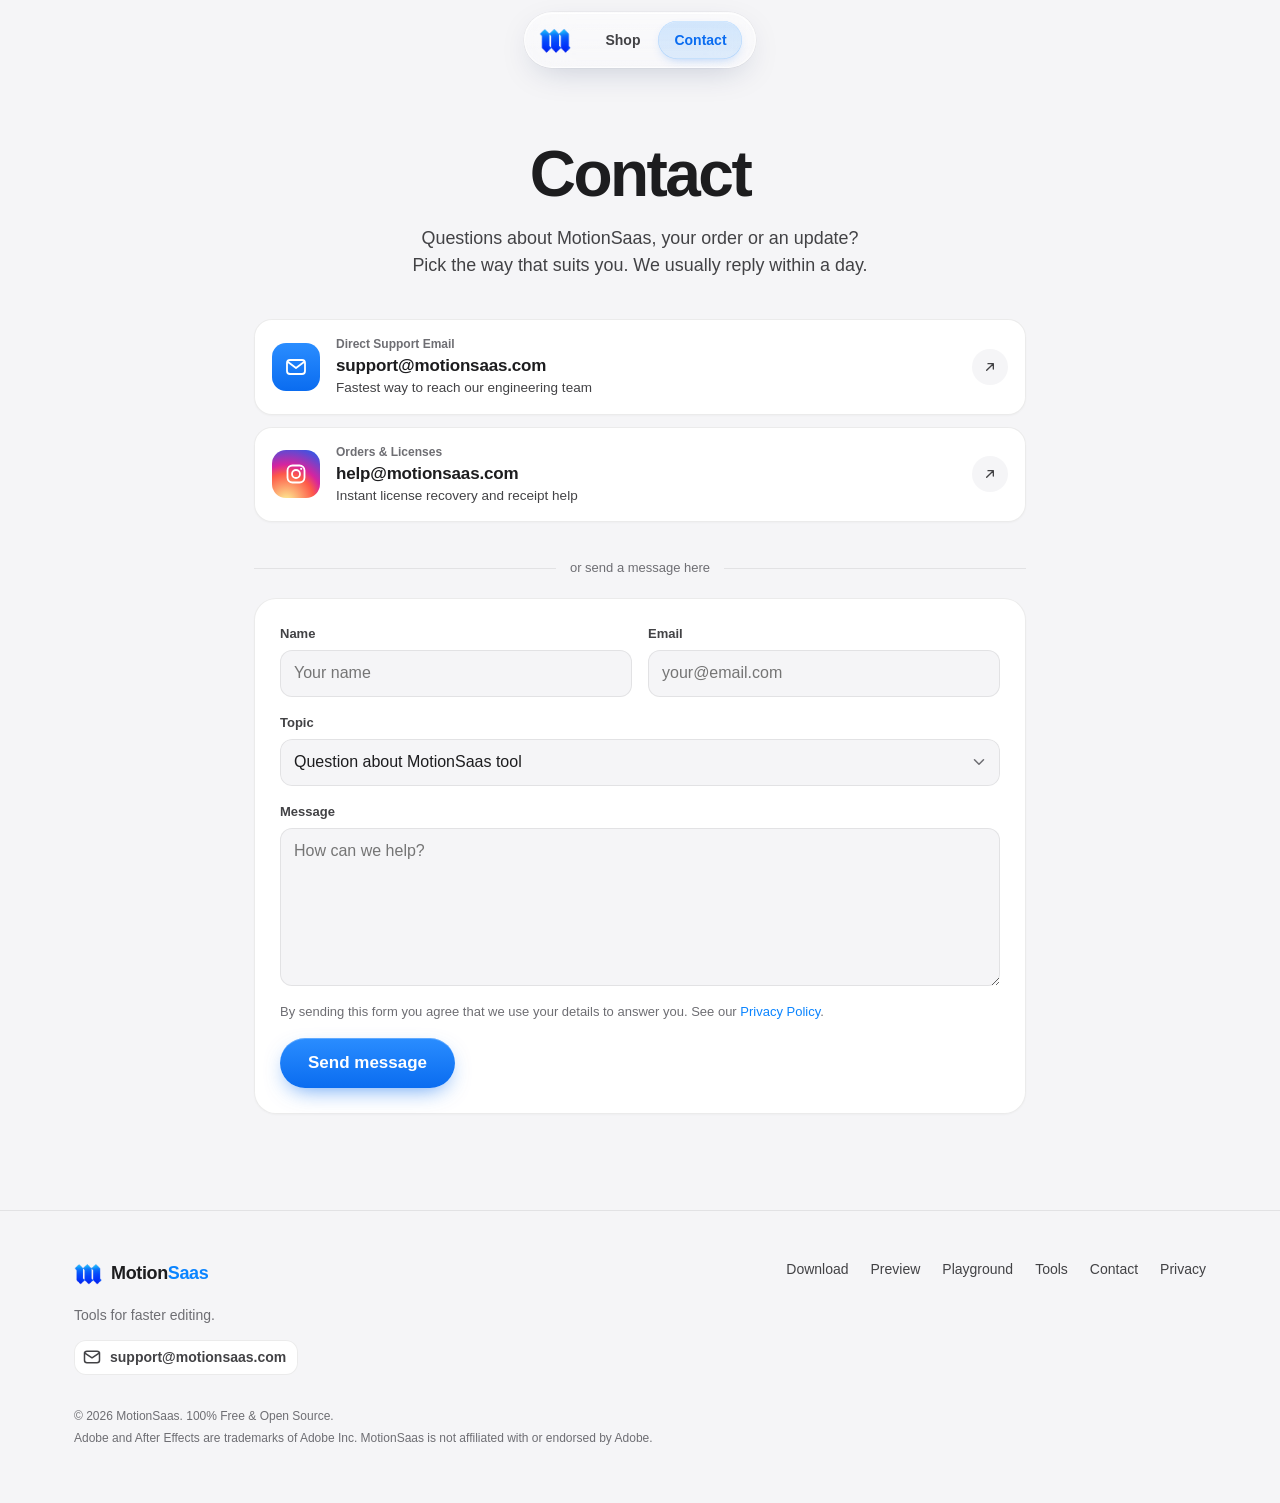
==== contact/index.html @ 640b7249 "MotionSaas website at hellomotionsaas-coder.github.io Moved from hellomotionsaas-coder/MotionSaas (s" ====
<!doctype html>
<html lang="en" class="no-js">
<head>
  <meta charset="utf-8">
  <script>document.documentElement.classList.remove('no-js')</script>
  <meta name="viewport" content="width=device-width, initial-scale=1, viewport-fit=cover">
  <title>Contact — MotionSaas | Motion Saas</title>
  <meta name="description" content="Questions about MotionSaas, your order or an update? Reach us by email, on social or with the contact form.">
  <meta name="theme-color" content="#f5f5f7">
  <link rel="icon" href="../images/favicon.png" type="image/png" sizes="64x64">
  <link rel="icon" href="../images/favicon-32.png" type="image/png" sizes="32x32">
  <link rel="apple-touch-icon" href="../images/apple-touch-icon.png">
  <meta property="og:type" content="website">
  <meta property="og:site_name" content="MotionSaas">
  <meta property="og:title" content="Contact — MotionSaas | Motion Saas">
  <meta property="og:description" content="Reach MotionSaas support by email or with the contact form.">
  <meta property="og:image" content="images/panel-hero.jpg">
  <link rel="stylesheet" href="../css/site.css">
  <link rel="stylesheet" href="../css/contact.css">
  <link rel="stylesheet" href="../css/offer.css">
  <script src="../js/products.js" defer></script>
  <script src="../js/site.js" defer></script>
    <script src="../js/offer.js" defer></script>
</head>
<body>
<header class="nav" id="top">
  <div class="nav__pill">
    <a href="../" class="brand" aria-label="MotionSaas">
      <img class="brand__logo" src="../images/logo.png" width="32" height="32" alt="MotionSaas">
    </a>
    <nav class="nav__links" aria-label="Main">
      <a href="../">Shop</a>
      <a href="../contact.html" class="is-on" aria-current="page">Contact</a>
    </nav>
  </div>
</header>

<main class="contact">
  <section class="contact__head">
    <div class="container">
      <h1>Contact</h1>
      <p>Questions about MotionSaas, your order or an update? Pick the way that suits you. We usually reply within a day.</p>
    </div>
  </section>

  <section class="container container--narrow">
    <div class="channels">
      <a class="channel" href="mailto:support@motionsaas.com">
        <span class="channel__ic channel__ic--mail"><svg viewBox="0 0 24 24" aria-hidden="true"><rect x="3" y="5" width="18" height="14" rx="3"/><path d="m4 7 8 6 8-6"/></svg></span>
        <span class="channel__txt">
          <span class="channel__label">Direct Support Email</span>
          <strong>support@motionsaas.com</strong>
          <span class="channel__hint">Fastest way to reach our engineering team</span>
        </span>
        <span class="channel__go" aria-hidden="true"><svg viewBox="0 0 24 24"><path d="M7 17 17 7M9 7h8v8"/></svg></span>
      </a>

      <a class="channel" href="mailto:help@motionsaas.com">
        <span class="channel__ic channel__ic--ig"><svg viewBox="0 0 24 24" aria-hidden="true"><rect x="3.5" y="3.5" width="17" height="17" rx="5"/><circle cx="12" cy="12" r="4"/><circle cx="17.2" cy="6.8" r="1.1" class="dot"/></svg></span>
        <span class="channel__txt">
          <span class="channel__label">Orders &amp; Licenses</span>
          <strong>help@motionsaas.com</strong>
          <span class="channel__hint">Instant license recovery and receipt help</span>
        </span>
        <span class="channel__go" aria-hidden="true"><svg viewBox="0 0 24 24"><path d="M7 17 17 7M9 7h8v8"/></svg></span>
      </a>
    </div>

    <p class="contact__or"><span>or send a message here</span></p>

    <form action="thanks.html" class="cbox" method="GET" name="contact">
      <div class="cbox__row">
        <label class="cf"><span>Name</span><input type="text" name="name" autocomplete="name" required maxlength="80" placeholder="Your name"></label>
        <label class="cf"><span>Email</span><input type="email" name="email" autocomplete="email" required maxlength="120" placeholder="your@email.com"></label>
      </div>
      <label class="cf"><span>Topic</span>
        <select name="topic">
          <option>Question about MotionSaas tool</option>
          <option>My order / download</option>
          <option>Updates &amp; Compatibility</option>
          <option>Feature request</option>
          <option>Something else</option>
        </select>
      </label>
      <label class="cf"><span>Message</span><textarea name="message" rows="6" required maxlength="4000" placeholder="How can we help?"></textarea></label>
      <p class="cbox__note">By sending this form you agree that we use your details to answer you. See our <a href="privacy.html">Privacy Policy</a>.</p>
      <button type="submit" class="btn btn--primary btn--lg">Send message</button>
    </form>
  </section>
</main>

<footer class="footer">
  <div class="container footer__inner">
    <div>
      <a href="../" class="brand brand--sm" aria-label="MotionSaas home">
        <img class="brand__logo" src="../images/logo.png" width="30" height="30" alt="MotionSaas Logo">
        <span class="brand__name">Motion<span class="accent">Saas</span></span>
      </a>
      <p class="footer__small">Tools for faster editing.</p>
      <a class="social" href="mailto:support@motionsaas.com" aria-label="Email MotionSaas support">
        <svg viewBox="0 0 24 24" aria-hidden="true"><rect x="3" y="5" width="18" height="14" rx="3"></rect><polyline points="3 7 12 13 21 7"></polyline></svg>
        <span>support@motionsaas.com</span>
      </a>
    </div>
    <nav class="footer__links" aria-label="Footer">
      <a href="../MotionSaaS.zip" download>Download</a>
      <a href="../#demo">Preview</a>
      <a href="../#try">Playground</a>
      <a href="../#modes">Tools</a>
      <a href="../contact.html">Contact</a>
      <a href="privacy.html">Privacy</a>
    </nav>
  </div>
  <div class="container footer__legal">
    <p>© <span data-year="">2026</span> MotionSaas. 100% Free &amp; Open Source.</p>
    <p>Adobe and After Effects are trademarks of Adobe Inc. MotionSaas is not affiliated with or endorsed by Adobe.</p>
  </div>
</footer>
</body>
</html>
---- css/site.css ----
/* MotionSaas — shared styles (all pages) */
:root{
  --bg:#f5f5f7;
  --surface:#ffffff;
  --ink:#1d1d1f;
  --ink-2:#424245;
  --muted:#6e6e73;
  --line:rgba(0,0,0,.08);
  --blue:#0a84ff;
  --blue-2:#0a6cf0;
  --indigo:#5e5ce6;
  --blue-soft:#e8f2ff;
  --green:#1f9d3a;
  --radius:22px;
  --radius-sm:14px;
  --shadow:0 1px 2px rgba(0,0,0,.04),0 12px 40px -12px rgba(16,40,90,.18);
  --shadow-lg:0 2px 4px rgba(0,0,0,.04),0 30px 80px -24px rgba(16,40,90,.28);
  --font:-apple-system,BlinkMacSystemFont,"SF Pro Display","SF Pro Text","Segoe UI Variable","Segoe UI",Inter,Roboto,"Helvetica Neue",Arial,sans-serif;
  --nav-h:64px;
  --lime:linear-gradient(135deg,#c9ff5c 0%,#9cf03f 45%,#6fdc2c 100%);
  --lime-ink:#0d0f05;
  --lime-glow:inset 0 1px 0 rgba(255,255,255,.55),0 6px 16px -6px rgba(60,170,20,.6);
  --grad-blue:linear-gradient(135deg,#2997ff 0%,#0a6cf0 45%,#5e5ce6 100%);
  --grad-text:linear-gradient(100deg,#0a84ff 0%,#3b6dff 50%,#7a5cff 100%);
}
*{box-sizing:border-box}
html{scroll-behavior:smooth;-webkit-text-size-adjust:100%}
body{margin:0;background:var(--bg);color:var(--ink);font-family:var(--font);font-size:17px;line-height:1.5;-webkit-font-smoothing:antialiased;-moz-osx-font-smoothing:grayscale;overflow-x:hidden}
img,video{display:block;max-width:100%;height:auto}
a{color:inherit;text-decoration:none}
button{font-family:inherit}
h1,h2,h3{margin:0;letter-spacing:-.025em;line-height:1.08;font-weight:700}
p{margin:0}
s{color:var(--muted)}
[hidden]{display:none !important}
.sr-only{position:absolute;width:1px;height:1px;overflow:hidden;clip:rect(0 0 0 0);white-space:nowrap}
:focus-visible{outline:3px solid rgba(10,132,255,.5);outline-offset:3px;border-radius:8px}
.container{width:100%;max-width:1180px;margin:0 auto;padding:0 24px}
.container--narrow{max-width:820px}
.accent{color:var(--blue)}
.grad{background:var(--grad-text);-webkit-background-clip:text;background-clip:text;color:transparent}

/* Announcement */
.announce{background:#0b0b0d;color:#fff;font-size:14px}
.announce__inner{max-width:1180px;margin:0 auto;padding:9px 16px;display:flex;gap:10px;align-items:center;justify-content:center;flex-wrap:wrap;text-align:center}
.announce__tag{background:var(--grad-blue);padding:2px 9px;border-radius:999px;font-weight:700;font-size:12px;letter-spacing:.04em}
.announce__text{color:#d2d2d7}
.announce__text a{color:#fff;text-decoration:underline;text-underline-offset:2px}
.announce__timer{font-variant-numeric:tabular-nums;font-weight:600}

/* Nav: floating see-through glass capsule */
.nav{position:sticky;top:0;z-index:50;padding:12px 16px 0;pointer-events:none}
.nav__pill{pointer-events:auto;position:relative;width:max-content;max-width:100%;margin:0 auto;height:56px;display:flex;align-items:center;gap:10px;padding:0 8px 0 10px;border-radius:999px;
  background:linear-gradient(180deg,rgba(255,255,255,.5),rgba(255,255,255,.28));-webkit-backdrop-filter:blur(22px) saturate(180%);backdrop-filter:blur(22px) saturate(180%);
  border:1px solid rgba(255,255,255,.6);box-shadow:inset 0 1px 0 rgba(255,255,255,.85),inset 0 -1px 0 rgba(255,255,255,.2),0 0 0 .5px rgba(0,0,0,.06),0 10px 34px -12px rgba(16,40,90,.25);
  transition:box-shadow .3s ease,background .3s ease}
.nav.is-scrolled .nav__pill{background:linear-gradient(180deg,rgba(255,255,255,.62),rgba(255,255,255,.4));box-shadow:inset 0 1px 0 rgba(255,255,255,.9),inset 0 -1px 0 rgba(255,255,255,.2),0 0 0 .5px rgba(0,0,0,.07),0 16px 40px -14px rgba(16,40,90,.32)}
.nav .brand{width:40px;height:40px;display:inline-flex;align-items:center;justify-content:center;border-radius:50%;transition:transform .3s cubic-bezier(.34,1.56,.64,1)}
.nav .brand:hover{transform:scale(1.06)}
.nav .brand__logo{width:32px;height:32px;border-radius:8px;object-fit:contain;display:block}
.nav .brand__name{display:none !important}
.nav.nav--dark .nav .brand__name{display:none !important}
.nav__links{position:relative;display:flex;align-items:center;gap:2px;padding:4px;border-radius:999px}
.nav__links a{position:relative;z-index:1;font-size:14px;font-weight:600;line-height:1;color:var(--ink-2);padding:11px 16px;border-radius:999px;transition:color .3s ease;text-decoration:none;display:inline-flex;align-items:center}
.nav__links a:hover{color:var(--ink)}

/* Active link ALWAYS gets the blue glass capsule by default (never vanishes!) */
.nav__links a.is-on,
.nav__links a[aria-current="page"]{
  color:var(--blue-2, #007aff) !important;
  background:linear-gradient(180deg,rgba(10,132,255,.17),rgba(10,132,255,.11)) !important;
  box-shadow:inset 0 0 0 .5px rgba(10,132,255,.22),inset 0 1px 0 rgba(255,255,255,.55),0 4px 12px -6px rgba(10,108,240,.45) !important;
}

/* When the sliding indicator .nav__ind is positioned and active, it handles the background */
.nav__links.ind-ready a.is-on,
.nav__links.ind-ready a[aria-current="page"]{
  background:transparent !important;
  box-shadow:none !important;
}

.nav__ind{position:absolute;left:0;top:3px;bottom:3px;width:0;border-radius:999px;pointer-events:none;z-index:0;opacity:0;
  background:linear-gradient(180deg,rgba(10,132,255,.17),rgba(10,132,255,.11));box-shadow:inset 0 0 0 .5px rgba(10,132,255,.22),inset 0 1px 0 rgba(255,255,255,.55),0 4px 12px -6px rgba(10,108,240,.45);
  transition:transform .6s cubic-bezier(.34,1.5,.5,1),width .6s cubic-bezier(.34,1.5,.5,1),opacity .2s ease}
.nav__ind.no-anim{transition:none}

/* Dark glass while the bar floats over a dark section */
.nav__links a,.nav .cart-btn{transition:color .3s ease,background .2s}
.nav.nav--dark .nav__pill{background:linear-gradient(180deg,rgba(44,44,48,.55),rgba(28,28,32,.42));border-color:rgba(255,255,255,.12);box-shadow:inset 0 1px 0 rgba(255,255,255,.12),0 0 0 .5px rgba(0,0,0,.4),0 12px 34px -12px rgba(0,0,0,.6)}
.nav.nav--dark .nav__links a{color:#d1d1d6}
.nav.nav--dark .nav__links a:hover{color:#fff}
.nav.nav--dark .nav__links a.is-on,
.nav.nav--dark .nav__links a[aria-current="page"]{
  color:#6cb6ff !important;
  background:linear-gradient(180deg,rgba(10,132,255,.32),rgba(10,132,255,.2)) !important;
  box-shadow:inset 0 0 0 .5px rgba(90,170,255,.35),inset 0 1px 0 rgba(255,255,255,.15) !important;
}
.nav.nav--dark .nav__links.ind-ready a.is-on,
.nav.nav--dark .nav__links.ind-ready a[aria-current="page"]{
  background:transparent !important;
  box-shadow:none !important;
}
.nav.nav--dark .nav__ind{background:linear-gradient(180deg,rgba(10,132,255,.32),rgba(10,132,255,.2));box-shadow:inset 0 0 0 .5px rgba(90,170,255,.35),inset 0 1px 0 rgba(255,255,255,.15)}
.nav.nav--dark .cart-btn{color:#f5f5f7}
.nav.nav--dark .cart-btn:hover{background:rgba(255,255,255,.1)}
.nav__right{display:flex;align-items:center;gap:8px}

/* Brand (footer logo + name) */
.brand{display:inline-flex;align-items:center;gap:9px;font-weight:800;font-size:19px;letter-spacing:-.02em}
.brand__logo{width:30px;height:30px;display:block;object-fit:contain}
.brand--sm{font-size:18px}
.brand--sm .brand__logo{width:28px;height:28px}

/* Round icon buttons (carousel play/pause, …) */
.icon-btn{width:38px;height:38px;border-radius:50%;border:0;background:transparent;display:grid;place-items:center;cursor:pointer;color:var(--ink-2);flex:none;transition:background .2s,color .2s}
.icon-btn:hover{background:rgba(0,0,0,.06);color:var(--ink)}
.icon-btn svg{width:20px;height:20px;fill:none;stroke:currentColor;stroke-width:2;stroke-linecap:round;stroke-linejoin:round}
.icon-btn--sm{width:32px;height:32px}
.icon-btn--sm svg{width:16px;height:16px}
.icon-btn--soft{background:var(--bg);color:var(--ink)}
.icon-btn--soft:hover{background:var(--blue-soft);color:var(--blue-2)}

/* Sections: these set the spacing between every block of the page — keep them */
.section{padding:110px 0}
.section--alt{background:var(--surface)}
.section--tight{padding:72px 0}
.section__head{text-align:center;max-width:760px;margin:0 auto 56px}
.kicker{font-size:14px;font-weight:700;color:var(--blue);letter-spacing:.02em;margin-bottom:12px}
.section h2{font-size:clamp(34px,4.4vw,56px)}
.sub{margin-top:18px;font-size:clamp(17px,1.4vw,20px);color:var(--ink-2)}


/* Buttons */
.btn {
  display: inline-flex;
  align-items: center;
  justify-content: center;
  gap: 8px;
  font-weight: 600;
  border-radius: 999px;
  border: 0;
  cursor: pointer;
  text-decoration: none;
  transition: transform .15s ease, box-shadow .2s ease, background .2s ease;
  white-space: nowrap;
  padding: 12px 22px;
  font-size: 16px;
  line-height: 1.2;
  user-select: none;
  -webkit-user-select: none;
}
.btn--primary {
  background: linear-gradient(180deg, #2a8dff, #0a6cf0) !important;
  color: #ffffff !important;
  box-shadow: 0 1px 0 rgba(255,255,255,.25) inset, 0 8px 22px -8px rgba(10,108,240,.7) !important;
}
.btn--primary:hover {
  transform: translateY(-1px);
  box-shadow: 0 1px 0 rgba(255,255,255,.25) inset, 0 12px 28px -8px rgba(10,108,240,.85) !important;
  color: #ffffff !important;
}
.btn--primary:active {
  transform: none;
}
.btn--dark {
  background: #1d1d1f !important;
  color: #ffffff !important;
}
.btn--dark:hover {
  background: #2c2c2e !important;
}
.btn--ghost {
  background: var(--surface, #ffffff) !important;
  color: var(--ink, #1d1d1f) !important;
  box-shadow: inset 0 0 0 1px var(--line, rgba(0,0,0,.15)) !important;
}
.btn--ghost:hover {
  box-shadow: inset 0 0 0 1px rgba(0,0,0,.28) !important;
  transform: translateY(-1px);
}
.btn--xs { padding: 7px 14px; font-size: 13px; }
.btn--sm { padding: 9px 18px; font-size: 14px; }
.btn--lg { padding: 15px 28px; font-size: 17px; font-weight: 700; }
.btn--block { display: flex; width: 100%; }
.btn svg {
  width: 20px;
  height: 20px;
  fill: none;
  stroke: currentColor;
  stroke-width: 2.2;
  stroke-linecap: round;
  stroke-linejoin: round;
  flex-shrink: 0;
}

/* Hide cart & Payhip completely */
.cart, .cart-overlay {
  display: none !important;
  opacity: 0 !important;
  visibility: hidden !important;
  pointer-events: none !important;
}

/* Footer */
.footer{padding:48px 0 56px;border-top:1px solid var(--line);background:var(--bg)}
.footer__inner{display:flex;justify-content:space-between;align-items:flex-start;gap:24px;flex-wrap:wrap}
.footer__small{font-size:14px;color:var(--muted);margin-top:10px}
.footer__links{display:flex;gap:22px;font-size:14px;color:var(--ink-2);flex-wrap:wrap;align-items:center}
.footer__links a, .footer__links button{font-family:inherit;font-size:14px;color:var(--ink-2);background:transparent;border:0;padding:0;cursor:pointer;transition:color .2s}
.footer__links a:hover, .footer__links button:hover{color:var(--ink)}
.footer__legal{margin-top:32px;font-size:12px;color:var(--muted);display:grid;gap:4px}

/* Reveal */
.reveal{opacity:0;transform:translateY(24px);transition:opacity .8s cubic-bezier(.2,.7,.2,1),transform .8s cubic-bezier(.2,.7,.2,1)}
.reveal.is-in{opacity:1;transform:none}
.no-js .reveal{opacity:1;transform:none}
.pcard.reveal.is-in:hover{transform:translateY(-4px)}

/* Legal pages */
.legal{max-width:760px;margin:0 auto;padding:56px 24px 96px}
.legal h1{font-size:clamp(34px,5vw,48px);margin-bottom:28px}
.legal h2{font-size:22px;margin:36px 0 10px;letter-spacing:-.01em}
.legal p,.legal li{color:var(--ink-2);margin-bottom:10px}
.legal a{color:var(--blue)}

@media (max-width:720px){
  .container{padding:0 16px}
  .nav{padding:10px 10px 0}
  .nav__pill{height:52px;gap:4px;padding:0 6px 0 6px}
  .nav__links a{padding:9px 12px;font-size:13.5px}
  .brand__name{display:none}
  .section{padding:80px 0}
  .section__head{margin-bottom:36px}
  .announce__text{display:none}
  .legal{padding:40px 16px 72px}
}
@media (prefers-reduced-motion:reduce){
  html{scroll-behavior:auto}
  .reveal{opacity:1;transform:none;transition:none}
  .btn,.cart,.cart-overlay,.pcard,.pcard__media img{transition:none}
  .nav__ind,.nav .brand{transition:none}
}

/* social link in the footer */
.social{display:inline-flex;align-items:center;gap:8px;margin-top:14px;font-size:14px;font-weight:600;color:var(--ink-2);padding:7px 12px 7px 8px;border-radius:12px;background:var(--surface);box-shadow:inset 0 0 0 1px var(--line);transition:color .2s,box-shadow .2s}
.social:hover{color:var(--ink);box-shadow:inset 0 0 0 1px rgba(0,0,0,.16)}
.social svg{width:20px;height:20px;fill:none;stroke:currentColor;stroke-width:1.8;stroke-linecap:round;stroke-linejoin:round}

/* Site Modals (Contact & Privacy) */
.site-modal{position:fixed;inset:0;z-index:210;display:grid;place-items:center;padding:20px}
.site-modal[hidden]{display:none}
.site-modal__backdrop{position:absolute;inset:0;background:rgba(5,6,10,.65);-webkit-backdrop-filter:blur(14px) saturate(140%);backdrop-filter:blur(14px) saturate(140%);opacity:0;transition:opacity .35s ease}
.site-modal.is-open .site-modal__backdrop{opacity:1}
.site-modal__card{position:relative;width:min(100%,480px);max-height:90vh;overflow-y:auto;border-radius:24px;padding:32px 28px;color:#f2f2f7;
  background:linear-gradient(160deg,#242427 0%,#19191b 50%,#121214 100%);
  box-shadow:inset 0 1px 0 rgba(255,255,255,.12),inset 0 0 0 1px rgba(255,255,255,.06),0 30px 80px -20px rgba(0,0,0,.85),0 0 60px -20px rgba(10,132,255,.35);
  opacity:0;transform:translateY(16px) scale(.97);transition:opacity .35s cubic-bezier(.2,.75,.2,1),transform .4s cubic-bezier(.2,.75,.2,1)}
.site-modal--wide .site-modal__card{width:min(100%,600px)}
.site-modal.is-open .site-modal__card{opacity:1;transform:none}
.site-modal__x{position:absolute;top:16px;right:16px;width:32px;height:32px;border-radius:10px;border:0;background:rgba(255,255,255,.08);color:#c7c7cc;display:grid;place-items:center;cursor:pointer;transition:background .2s,color .2s}
.site-modal__x:hover{background:rgba(255,255,255,.15);color:#fff}
.site-modal__x svg{width:16px;height:16px;fill:none;stroke:currentColor;stroke-width:2;stroke-linecap:round}
.site-modal__head h2{font-size:26px;letter-spacing:-.02em;margin-bottom:8px;color:#fff}
.site-modal__sub{font-size:14.5px;color:#a1a1a8;line-height:1.45;margin-bottom:20px}
.site-modal__form{display:grid;gap:14px}
.site-modal__field{display:grid;gap:6px;font-size:13px;font-weight:600;color:#c7c7cc;text-align:left}
.site-modal__field input,.site-modal__field textarea{width:100%;padding:12px 14px;border-radius:12px;border:0;background:#121214;color:#fff;font:500 15px var(--font);box-shadow:inset 0 0 0 1px rgba(255,255,255,.12);transition:box-shadow .2s;resize:vertical}
.site-modal__field input:focus,.site-modal__field textarea:focus{outline:0;box-shadow:inset 0 0 0 1px #0a84ff,0 0 0 3px rgba(10,132,255,.25)}
.site-modal__success{padding:12px 14px;border-radius:12px;background:rgba(48,209,88,.15);color:#30d158;font-size:14px;font-weight:600;border:1px solid rgba(48,209,88,.3);text-align:center}
.site-modal__direct{margin-top:18px;font-size:13px;color:#8e8e93;text-align:center}
.site-modal__direct a{color:#2997ff;font-weight:600;text-decoration:underline;text-underline-offset:2px}
.site-modal__content{text-align:left;font-size:14.5px;color:#d1d1d6;line-height:1.6;margin-bottom:24px;display:grid;gap:12px}
.site-modal__content h3{font-size:16px;color:#fff;margin-top:6px}
.site-modal__content strong{color:#fff}
.site-modal__content a{color:#2997ff}
html.modal-open,html.modal-open body{overflow:hidden}
@media (max-width:720px){
  .nav__links a, .nav__links button{padding:8px 10px;font-size:12.5px}
  .site-modal__card{padding:24px 20px}
}
---- css/contact.css ----
/* MotionSaas — Contact page */
.contact{padding-bottom:96px}
.contact__head{padding:72px 0 40px;text-align:center}
.contact__head h1{font-size:clamp(40px,5.6vw,64px);letter-spacing:-.04em}
.contact__head p{margin:16px auto 0;max-width:46ch;font-size:clamp(16px,1.4vw,19px);color:var(--ink-2)}

.channels{display:grid;gap:12px}
.channel{display:flex;align-items:center;gap:16px;padding:16px 18px;border-radius:18px;background:var(--surface);box-shadow:inset 0 0 0 1px var(--line),0 1px 2px rgba(0,0,0,.03);
  transition:box-shadow .25s ease,transform .25s cubic-bezier(.2,.7,.2,1)}
.channel:hover{transform:translateY(-1px);box-shadow:inset 0 0 0 1px rgba(10,132,255,.35),0 12px 30px -16px rgba(10,108,240,.45)}
.channel__ic{width:48px;height:48px;flex:none;display:grid;place-items:center;border-radius:14px;color:#fff}
.channel__ic svg{width:24px;height:24px;fill:none;stroke:currentColor;stroke-width:1.8;stroke-linecap:round;stroke-linejoin:round}
.channel__ic svg .dot{fill:currentColor;stroke:none}
.channel__ic--ig{background:radial-gradient(circle at 30% 107%,#fdf497 0%,#fd5949 45%,#d6249f 60%,#285aeb 95%)}
.channel__ic--mail{background:linear-gradient(180deg,#2a8dff,#0a6cf0)}
.channel__txt{display:flex;flex-direction:column;min-width:0;flex:1}
.channel__label{font-size:12px;font-weight:600;color:var(--muted)}
.channel__txt strong{font-size:17px;letter-spacing:-.01em;overflow-wrap:anywhere}
.channel__hint{font-size:13.5px;color:var(--ink-2)}
.channel__go{width:36px;height:36px;flex:none;display:grid;place-items:center;border-radius:50%;background:var(--bg);color:var(--ink-2);transition:background .2s,color .2s}
.channel__go svg{width:16px;height:16px;fill:none;stroke:currentColor;stroke-width:2;stroke-linecap:round;stroke-linejoin:round}
.channel:hover .channel__go{background:rgba(10,132,255,.12);color:var(--blue-2)}

.contact__or{display:flex;align-items:center;gap:14px;margin:36px 0 20px;font-size:13px;color:var(--muted)}
.contact__or::before,.contact__or::after{content:"";flex:1;height:1px;background:var(--line)}

.cbox{display:grid;gap:16px;padding:26px;border-radius:22px;background:var(--surface);box-shadow:inset 0 0 0 1px var(--line),0 1px 2px rgba(0,0,0,.03)}
.cbox__row{display:grid;grid-template-columns:1fr 1fr;gap:16px}
.cbox__hp{position:absolute;left:-9999px;width:1px;height:1px;overflow:hidden}
.cf{display:grid;gap:7px}
.cf span{font-size:13px;font-weight:600;color:var(--ink-2)}
.cf input,.cf select,.cf textarea{width:100%;font:16px/1.4 var(--font);color:var(--ink);background:var(--bg);border:0;border-radius:12px;padding:12px 14px;box-shadow:inset 0 0 0 1px var(--line);transition:box-shadow .2s;-webkit-appearance:none;appearance:none}
.cf select{background-image:url("data:image/svg+xml,%3Csvg xmlns='http://www.w3.org/2000/svg' viewBox='0 0 24 24' fill='none' stroke='%236e6e73' stroke-width='2' stroke-linecap='round' stroke-linejoin='round'%3E%3Cpath d='m6 9 6 6 6-6'/%3E%3C/svg%3E");background-repeat:no-repeat;background-position:right 12px center;background-size:18px;padding-right:40px}
.cf textarea{resize:vertical;min-height:140px}
.cf input:focus,.cf select:focus,.cf textarea:focus{outline:0;box-shadow:inset 0 0 0 1px var(--blue),0 0 0 4px rgba(10,132,255,.15)}
.cbox__note{font-size:13px;color:var(--muted)}
.cbox__note a{color:var(--blue)}
.cbox .btn{justify-self:start}

@media (max-width:720px){
  .contact__head{padding:48px 0 28px}
  .cbox{padding:20px}
  .cbox__row{grid-template-columns:1fr}
  .cbox .btn{justify-self:stretch}
  .channel{padding:14px}
}
---- css/offer.css ----
/* MotionSaas — 15% offer popup (dark panel, like the plugin in dark mode). Used on every page. */
.offer{position:fixed;inset:0;z-index:200;display:grid;place-items:center;padding:20px}
.offer[hidden]{display:none}
.offer__backdrop{position:absolute;inset:0;background:rgba(5,6,10,.55);-webkit-backdrop-filter:blur(12px) saturate(120%);backdrop-filter:blur(12px) saturate(120%);opacity:0;transition:opacity .45s ease}
.offer.is-open .offer__backdrop{opacity:1}
.offer__card{position:relative;width:min(100%,380px);border-radius:26px;padding:34px 28px 26px;text-align:center;color:#f2f2f4;
  background:linear-gradient(160deg,#2a2a2d 0%,#1d1d1f 45%,#161618 100%);
  box-shadow:inset 0 1px 0 rgba(255,255,255,.09),inset 0 0 0 1px rgba(255,255,255,.06),0 40px 100px -30px rgba(0,0,0,.8),0 0 70px -20px rgba(10,132,255,.45);
  opacity:0;transform:translateY(18px) scale(.97);transition:opacity .45s cubic-bezier(.2,.75,.2,1),transform .55s cubic-bezier(.2,.75,.2,1)}
.offer.is-open .offer__card{opacity:1;transform:none}
.offer__x{position:absolute;top:14px;right:14px;width:32px;height:32px;border-radius:10px;border:0;background:rgba(255,255,255,.06);color:#c7c7cc;display:grid;place-items:center;cursor:pointer;transition:background .2s,color .2s}
.offer__x:hover{background:rgba(255,255,255,.12);color:#fff}
.offer__x svg{width:16px;height:16px;fill:none;stroke:currentColor;stroke-width:2;stroke-linecap:round}
.offer__head{display:flex;align-items:center;gap:12px;padding:12px 56px 12px 12px;border-radius:18px;background:rgba(255,255,255,.04);box-shadow:inset 0 0 0 1px rgba(255,255,255,.05)}
.offer__app{width:40px;height:40px;flex:none;display:grid;place-items:center;border-radius:12px;background:#2c2c30;box-shadow:inset 0 1px 0 rgba(255,255,255,.08)}
.offer__brand{font-size:17px;font-weight:800;letter-spacing:-.02em;line-height:1.1}
.offer__brand b{color:#2997ff}
.offer__tag{font-size:12px;color:#8e8e93;margin-top:2px}
.offer__pct{margin-left:auto;font-size:12px;font-weight:700;color:#fff;padding:5px 10px;border-radius:999px;background:linear-gradient(180deg,#2a8dff,#0a6cf0);box-shadow:inset 0 1px 0 rgba(255,255,255,.25),0 6px 16px -6px rgba(10,108,240,.8)}
.offer__step{padding:0}
.offer__big{font-size:64px;font-weight:800;letter-spacing:-.05em;line-height:1;color:#fff}
.offer__big span{background:linear-gradient(180deg,#5ab0ff,#0a84ff);-webkit-background-clip:text;background-clip:text;color:transparent}
.offer__cat{display:flex;align-items:center;gap:9px;font-size:13px;font-weight:700;color:#d1d1d6;margin-bottom:12px}
.offer__cat::after{content:"";flex:1;height:1px;background:rgba(255,255,255,.08)}
.offer__cat i{width:20px;height:20px;border-radius:6px;background:linear-gradient(180deg,#2a8dff,#0a6cf0);box-shadow:inset 0 1px 0 rgba(255,255,255,.25)}
.offer h2{font-size:28px;letter-spacing:-.03em;line-height:1.1}
.offer__sub{margin:12px auto 0;max-width:30ch;font-size:15px;color:#a1a1a8;line-height:1.5}
.offer__form{margin-top:20px;display:grid;gap:10px}
.offer__input{width:100%;height:50px;padding:0 16px;border-radius:14px;border:0;background:#121214;color:#fff;font:500 16px var(--font);box-shadow:inset 0 0 0 1px rgba(255,255,255,.1);transition:box-shadow .2s}
.offer__input::placeholder{color:#6e6e76}
.offer__input:focus{outline:0;box-shadow:inset 0 0 0 1px #0a84ff,0 0 0 4px rgba(10,132,255,.2)}
.offer__btn{display:flex;align-items:center;justify-content:center;height:50px;border-radius:14px;border:0;cursor:pointer;font:700 16px var(--font);color:#fff;
  background:linear-gradient(180deg,#2a8dff,#0a6cf0);box-shadow:inset 0 1px 0 rgba(255,255,255,.25),0 10px 26px -10px rgba(10,108,240,.9);transition:transform .15s ease,box-shadow .2s ease,opacity .2s}
.offer__btn:hover{transform:translateY(-1px);box-shadow:inset 0 1px 0 rgba(255,255,255,.25),0 14px 30px -10px rgba(10,108,240,1)}
.offer__btn[disabled]{opacity:.6;cursor:default;transform:none}
.offer__btn--wide{margin-top:16px}
.offer__err{margin-top:10px;font-size:13px;color:#ff6b6b}
.offer__fine{margin-top:12px;font-size:12px;color:#6e6e76;text-align:center}
.offer__code{margin-top:20px;display:flex;align-items:center;gap:10px;padding:8px 8px 8px 18px;border-radius:14px;background:#121214;box-shadow:inset 0 0 0 1px rgba(10,132,255,.45),0 0 30px -12px rgba(10,132,255,.7)}
.offer__code code{flex:1;font:800 22px/1 ui-monospace,SFMono-Regular,Menlo,Consolas,monospace;letter-spacing:.12em;color:#fff}
.offer__copy{height:38px;padding:0 16px;border-radius:10px;border:0;cursor:pointer;font:600 14px var(--font);color:#fff;background:rgba(255,255,255,.08);transition:background .2s}
.offer__copy:hover{background:rgba(255,255,255,.14)}
html.offer-open,html.offer-open body{overflow:hidden}
@media (prefers-reduced-motion:reduce){.offer__card,.offer__backdrop{transition:none}}
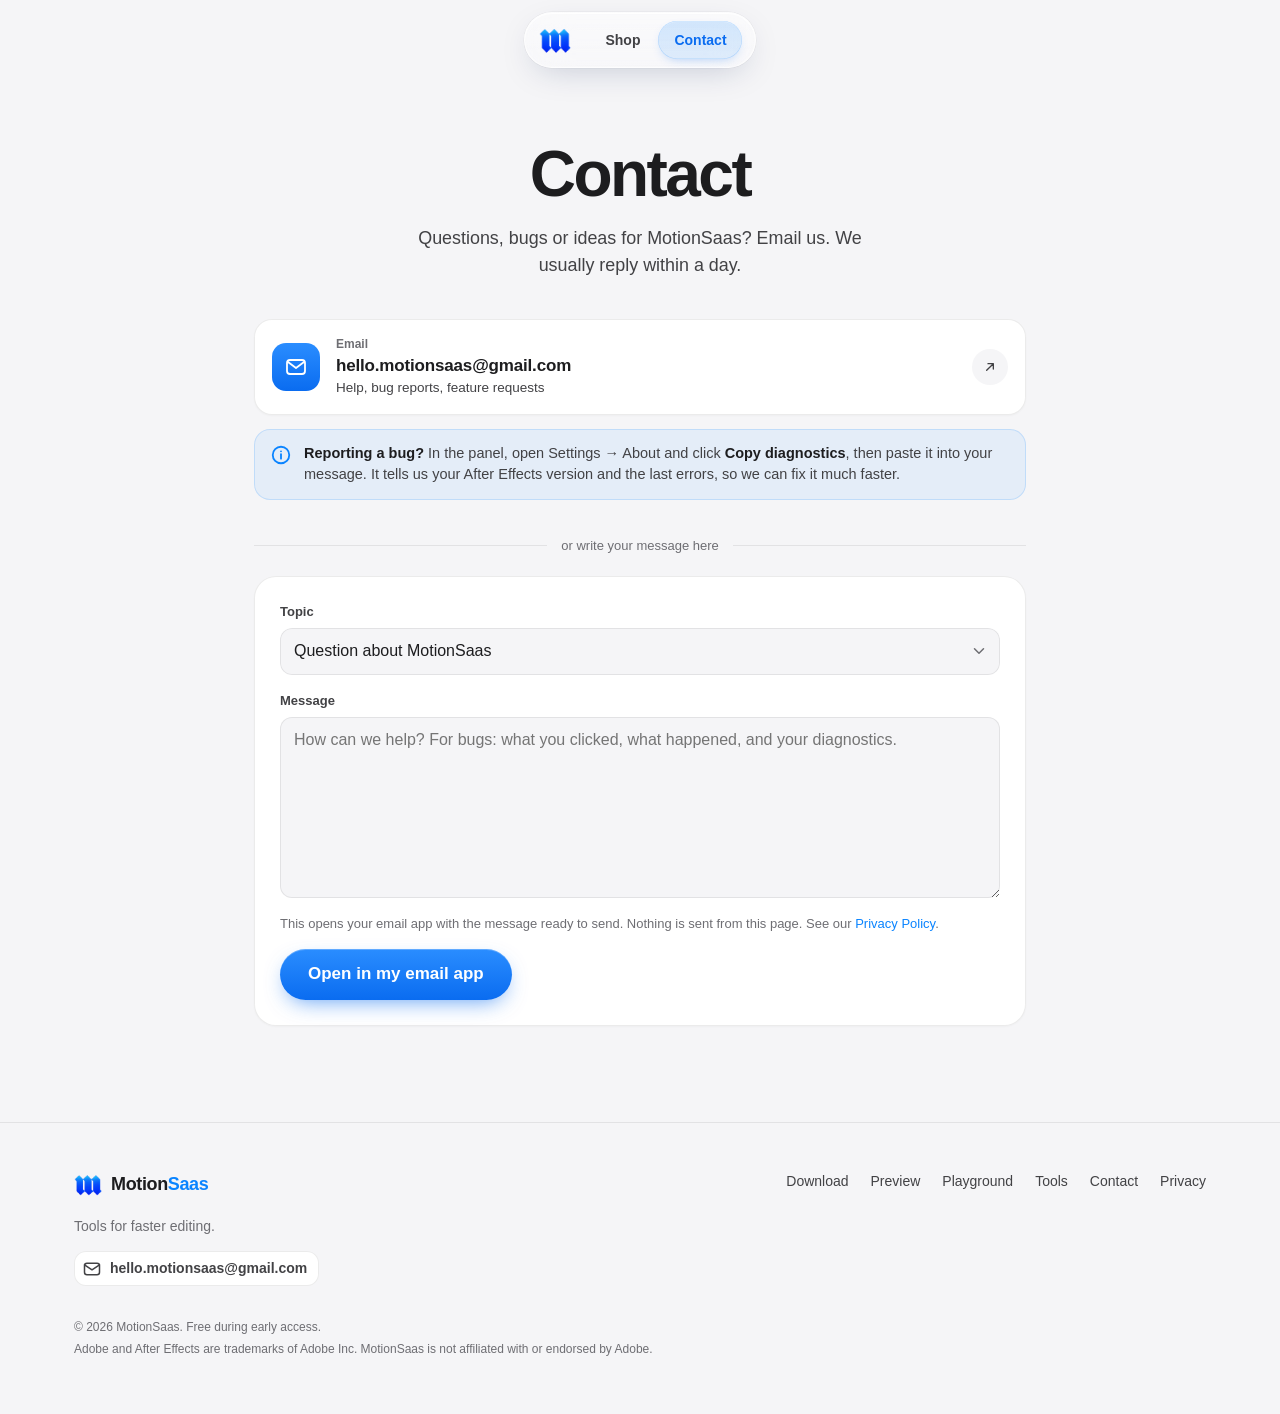
==== commit 25a60167: "Website: working contact, honest privacy, install steps, 404, SEO basics Contact: the @motionsaas.co" ====
--- a/contact/index.html
+++ b/contact/index.html
@@ -1,120 +1,11 @@
-<!doctype html>
-<html lang="en" class="no-js">
-<head>
+<!DOCTYPE html>
+<html lang="en"><head>
   <meta charset="utf-8">
-  <script>document.documentElement.classList.remove('no-js')</script>
-  <meta name="viewport" content="width=device-width, initial-scale=1, viewport-fit=cover">
-  <title>Contact — MotionSaas | Motion Saas</title>
-  <meta name="description" content="Questions about MotionSaas, your order or an update? Reach us by email, on social or with the contact form.">
-  <meta name="theme-color" content="#f5f5f7">
-  <link rel="icon" href="../images/favicon.png" type="image/png" sizes="64x64">
-  <link rel="icon" href="../images/favicon-32.png" type="image/png" sizes="32x32">
-  <link rel="apple-touch-icon" href="../images/apple-touch-icon.png">
-  <meta property="og:type" content="website">
-  <meta property="og:site_name" content="MotionSaas">
-  <meta property="og:title" content="Contact — MotionSaas | Motion Saas">
-  <meta property="og:description" content="Reach MotionSaas support by email or with the contact form.">
-  <meta property="og:image" content="images/panel-hero.jpg">
-  <link rel="stylesheet" href="../css/site.css">
-  <link rel="stylesheet" href="../css/contact.css">
-  <link rel="stylesheet" href="../css/offer.css">
-  <script src="../js/products.js" defer></script>
-  <script src="../js/site.js" defer></script>
-    <script src="../js/offer.js" defer></script>
+  <!-- Old address: forwards to https://hellomotionsaas-coder.github.io/contact.html so there's only one copy of the page to keep up to date. -->
+  <title>Contact — MotionSaas</title>
+  <link rel="canonical" href="https://hellomotionsaas-coder.github.io/contact.html">
+  <meta name="robots" content="noindex">
+  <meta http-equiv="refresh" content="0; url=../contact.html">
+  <script>location.replace("../contact.html" + location.hash);</script>
 </head>
-<body>
-<header class="nav" id="top">
-  <div class="nav__pill">
-    <a href="../" class="brand" aria-label="MotionSaas">
-      <img class="brand__logo" src="../images/logo.png" width="32" height="32" alt="MotionSaas">
-    </a>
-    <nav class="nav__links" aria-label="Main">
-      <a href="../">Shop</a>
-      <a href="../contact.html" class="is-on" aria-current="page">Contact</a>
-    </nav>
-  </div>
-</header>
-
-<main class="contact">
-  <section class="contact__head">
-    <div class="container">
-      <h1>Contact</h1>
-      <p>Questions about MotionSaas, your order or an update? Pick the way that suits you. We usually reply within a day.</p>
-    </div>
-  </section>
-
-  <section class="container container--narrow">
-    <div class="channels">
-      <a class="channel" href="mailto:support@motionsaas.com">
-        <span class="channel__ic channel__ic--mail"><svg viewBox="0 0 24 24" aria-hidden="true"><rect x="3" y="5" width="18" height="14" rx="3"/><path d="m4 7 8 6 8-6"/></svg></span>
-        <span class="channel__txt">
-          <span class="channel__label">Direct Support Email</span>
-          <strong>support@motionsaas.com</strong>
-          <span class="channel__hint">Fastest way to reach our engineering team</span>
-        </span>
-        <span class="channel__go" aria-hidden="true"><svg viewBox="0 0 24 24"><path d="M7 17 17 7M9 7h8v8"/></svg></span>
-      </a>
-
-      <a class="channel" href="mailto:help@motionsaas.com">
-        <span class="channel__ic channel__ic--ig"><svg viewBox="0 0 24 24" aria-hidden="true"><rect x="3.5" y="3.5" width="17" height="17" rx="5"/><circle cx="12" cy="12" r="4"/><circle cx="17.2" cy="6.8" r="1.1" class="dot"/></svg></span>
-        <span class="channel__txt">
-          <span class="channel__label">Orders &amp; Licenses</span>
-          <strong>help@motionsaas.com</strong>
-          <span class="channel__hint">Instant license recovery and receipt help</span>
-        </span>
-        <span class="channel__go" aria-hidden="true"><svg viewBox="0 0 24 24"><path d="M7 17 17 7M9 7h8v8"/></svg></span>
-      </a>
-    </div>
-
-    <p class="contact__or"><span>or send a message here</span></p>
-
-    <form action="thanks.html" class="cbox" method="GET" name="contact">
-      <div class="cbox__row">
-        <label class="cf"><span>Name</span><input type="text" name="name" autocomplete="name" required maxlength="80" placeholder="Your name"></label>
-        <label class="cf"><span>Email</span><input type="email" name="email" autocomplete="email" required maxlength="120" placeholder="your@email.com"></label>
-      </div>
-      <label class="cf"><span>Topic</span>
-        <select name="topic">
-          <option>Question about MotionSaas tool</option>
-          <option>My order / download</option>
-          <option>Updates &amp; Compatibility</option>
-          <option>Feature request</option>
-          <option>Something else</option>
-        </select>
-      </label>
-      <label class="cf"><span>Message</span><textarea name="message" rows="6" required maxlength="4000" placeholder="How can we help?"></textarea></label>
-      <p class="cbox__note">By sending this form you agree that we use your details to answer you. See our <a href="privacy.html">Privacy Policy</a>.</p>
-      <button type="submit" class="btn btn--primary btn--lg">Send message</button>
-    </form>
-  </section>
-</main>
-
-<footer class="footer">
-  <div class="container footer__inner">
-    <div>
-      <a href="../" class="brand brand--sm" aria-label="MotionSaas home">
-        <img class="brand__logo" src="../images/logo.png" width="30" height="30" alt="MotionSaas Logo">
-        <span class="brand__name">Motion<span class="accent">Saas</span></span>
-      </a>
-      <p class="footer__small">Tools for faster editing.</p>
-      <a class="social" href="mailto:support@motionsaas.com" aria-label="Email MotionSaas support">
-        <svg viewBox="0 0 24 24" aria-hidden="true"><rect x="3" y="5" width="18" height="14" rx="3"></rect><polyline points="3 7 12 13 21 7"></polyline></svg>
-        <span>support@motionsaas.com</span>
-      </a>
-    </div>
-    <nav class="footer__links" aria-label="Footer">
-      <a href="../MotionSaaS.zip" download>Download</a>
-      <a href="../#demo">Preview</a>
-      <a href="../#try">Playground</a>
-      <a href="../#modes">Tools</a>
-      <a href="../contact.html">Contact</a>
-      <a href="privacy.html">Privacy</a>
-    </nav>
-  </div>
-  <div class="container footer__legal">
-    <p>© <span data-year="">2026</span> MotionSaas. 100% Free &amp; Open Source.</p>
-    <p>Adobe and After Effects are trademarks of Adobe Inc. MotionSaas is not affiliated with or endorsed by Adobe.</p>
-  </div>
-</footer>
-</body>
-</html>
+<body><p><a href="../contact.html">Continue to Contact — MotionSaas</a></p></body></html>
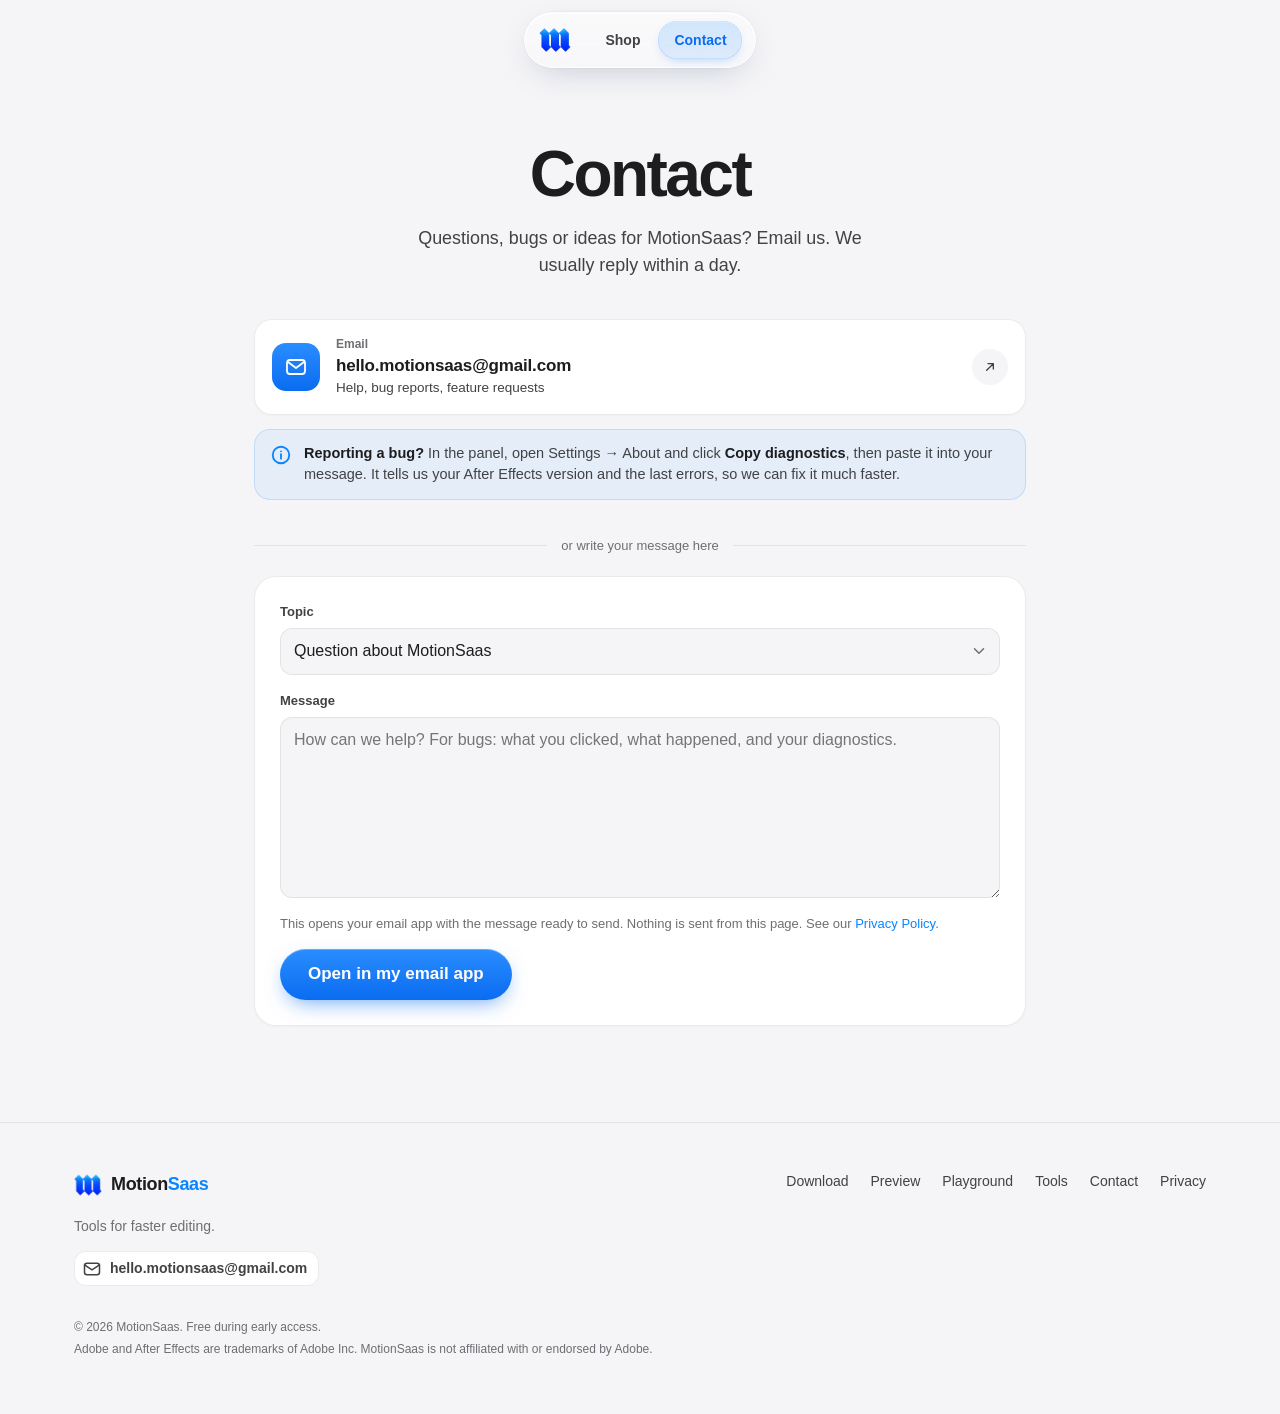
==== commit 56a30e08: "Website: security rules, clickjacking guard, 9 KB logo, structured data Every page gets a Content-Se" ====
--- a/contact/index.html
+++ b/contact/index.html
@@ -1,6 +1,10 @@
 <!DOCTYPE html>
 <html lang="en"><head>
   <meta charset="utf-8">
+  <!-- security: scripts/site-csp.js -->
+  <meta http-equiv="Content-Security-Policy" content="default-src 'self'; script-src 'self' 'sha256-U1ue9CceuxxHoQlvimByeW6vIlwy1haCnNXGG86pFhM='; style-src 'self' 'unsafe-inline'; img-src 'self' data:; media-src 'self'; font-src 'self' data:; connect-src 'self'; worker-src 'self'; frame-src 'self'; object-src 'none'; base-uri 'self'; form-action 'self' mailto:; upgrade-insecure-requests">
+  <meta name="referrer" content="strict-origin-when-cross-origin">
+  <!-- /security -->
   <!-- Old address: forwards to https://hellomotionsaas-coder.github.io/contact.html so there's only one copy of the page to keep up to date. -->
   <title>Contact — MotionSaas</title>
   <link rel="canonical" href="https://hellomotionsaas-coder.github.io/contact.html">
